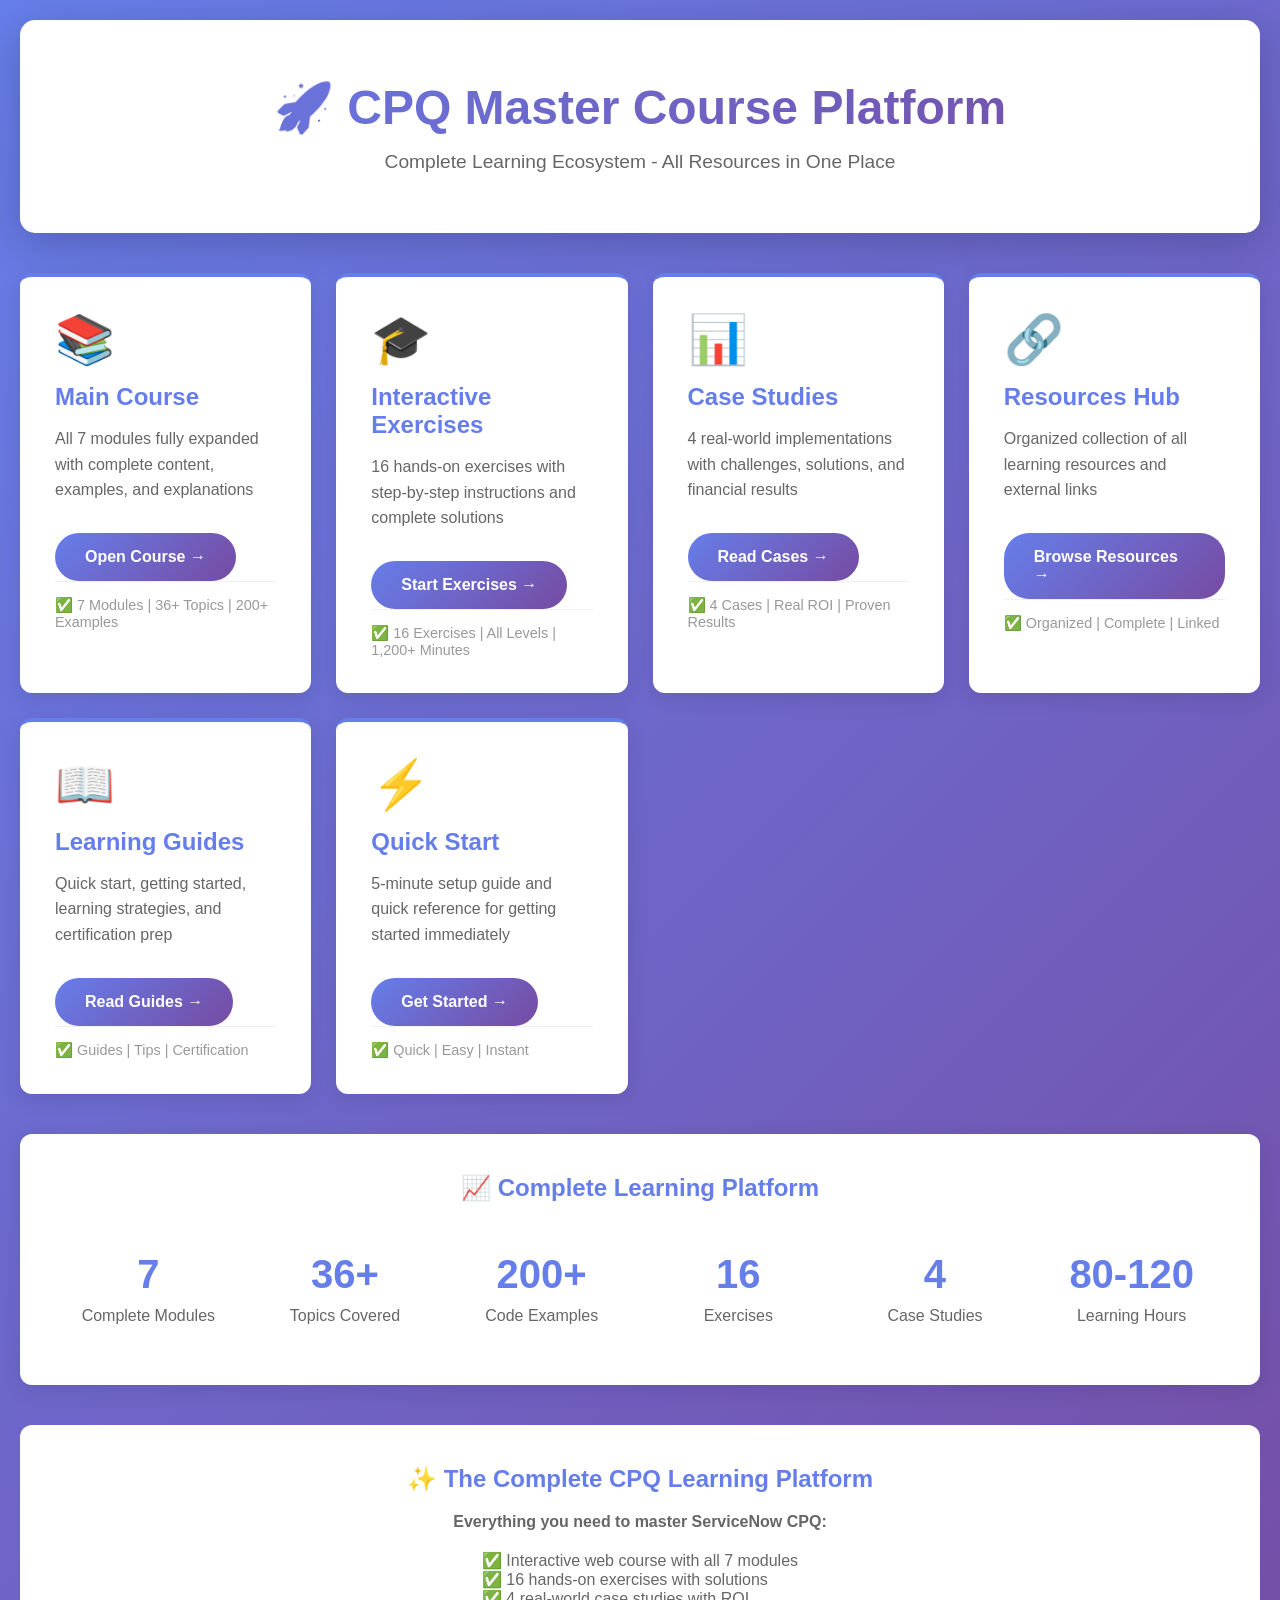
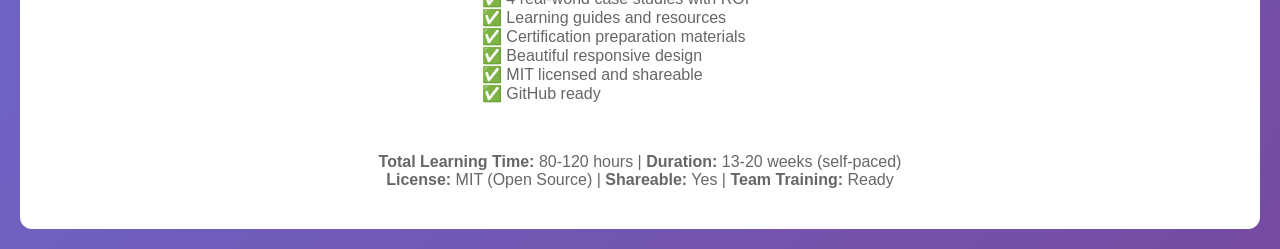
==== index.html @ 787be7ae "Rename INDEX.html to index.html for GitHub Pages" ====
<!DOCTYPE html>
<html lang="en">
<head>
    <meta charset="UTF-8">
    <meta name="viewport" content="width=device-width, initial-scale=1.0">
    <title>CPQ Master Course - Complete Learning Platform</title>
    <style>
        * { margin: 0; padding: 0; box-sizing: border-box; }
        body {
            font-family: 'Segoe UI', Tahoma, Geneva, Verdana, sans-serif;
            background: linear-gradient(135deg, #667eea 0%, #764ba2 100%);
            min-height: 100vh;
            padding: 20px;
            color: #333;
        }
        .container { max-width: 1400px; margin: 0 auto; }
        header {
            background: white;
            padding: 60px 40px;
            border-radius: 15px;
            text-align: center;
            margin-bottom: 40px;
            box-shadow: 0 10px 40px rgba(0,0,0,0.2);
        }
        header h1 {
            font-size: 3em;
            background: linear-gradient(135deg, #667eea 0%, #764ba2 100%);
            -webkit-background-clip: text;
            -webkit-text-fill-color: transparent;
            margin-bottom: 15px;
        }
        header p { font-size: 1.2em; color: #666; }
        .master-grid {
            display: grid;
            grid-template-columns: repeat(auto-fit, minmax(280px, 1fr));
            gap: 25px;
            margin-bottom: 40px;
        }
        .platform-card {
            background: white;
            border-radius: 12px;
            padding: 35px;
            box-shadow: 0 5px 20px rgba(0,0,0,0.1);
            transition: all 0.3s;
            cursor: pointer;
            text-decoration: none;
            color: #333;
            border-top: 4px solid #667eea;
        }
        .platform-card:hover {
            transform: translateY(-10px);
            box-shadow: 0 15px 40px rgba(0,0,0,0.2);
        }
        .platform-card .icon { font-size: 3em; margin-bottom: 15px; }
        .platform-card h2 { color: #667eea; margin-bottom: 15px; }
        .platform-card p { color: #666; margin-bottom: 15px; line-height: 1.6; }
        .platform-card .meta { color: #999; font-size: 0.9em; padding-top: 15px; border-top: 1px solid #f0f0f0; }
        .stats {
            background: white;
            border-radius: 12px;
            padding: 40px;
            margin-bottom: 40px;
            box-shadow: 0 5px 20px rgba(0,0,0,0.1);
        }
        .stats h2 { color: #667eea; text-align: center; margin-bottom: 30px; }
        .stats-grid {
            display: grid;
            grid-template-columns: repeat(auto-fit, minmax(150px, 1fr));
            gap: 20px;
        }
        .stat { text-align: center; padding: 20px; }
        .stat-num { font-size: 2.5em; font-weight: bold; color: #667eea; }
        .stat-label { color: #666; margin-top: 10px; }
        .start-button {
            background: linear-gradient(135deg, #667eea 0%, #764ba2 100%);
            color: white;
            padding: 15px 30px;
            border-radius: 25px;
            text-decoration: none;
            font-weight: 600;
            display: inline-block;
            transition: all 0.3s;
            margin-top: 15px;
        }
        .start-button:hover {
            transform: translateY(-3px);
            box-shadow: 0 10px 25px rgba(102, 126, 234, 0.4);
        }
        footer {
            background: white;
            padding: 40px;
            border-radius: 12px;
            text-align: center;
            color: #666;
        }
        @media (max-width: 768px) {
            header h1 { font-size: 2em; }
            .master-grid { grid-template-columns: 1fr; }
        }
    </style>
</head>
<body>
    <div class="container">
        <header>
            <h1>🚀 CPQ Master Course Platform</h1>
            <p>Complete Learning Ecosystem - All Resources in One Place</p>
        </header>

        <div class="master-grid">
            <a href="cpq-master-course.html" class="platform-card">
                <div class="icon">📚</div>
                <h2>Main Course</h2>
                <p>All 7 modules fully expanded with complete content, examples, and explanations</p>
                <span class="start-button">Open Course →</span>
                <div class="meta">✅ 7 Modules | 36+ Topics | 200+ Examples</div>
            </a>

            <a href="exercises-interactive.html" class="platform-card">
                <div class="icon">🎓</div>
                <h2>Interactive Exercises</h2>
                <p>16 hands-on exercises with step-by-step instructions and complete solutions</p>
                <span class="start-button">Start Exercises →</span>
                <div class="meta">✅ 16 Exercises | All Levels | 1,200+ Minutes</div>
            </a>

            <a href="case-studies-interactive.html" class="platform-card">
                <div class="icon">📊</div>
                <h2>Case Studies</h2>
                <p>4 real-world implementations with challenges, solutions, and financial results</p>
                <span class="start-button">Read Cases →</span>
                <div class="meta">✅ 4 Cases | Real ROI | Proven Results</div>
            </a>

            <a href="resources-hub.html" class="platform-card">
                <div class="icon">🔗</div>
                <h2>Resources Hub</h2>
                <p>Organized collection of all learning resources and external links</p>
                <span class="start-button">Browse Resources →</span>
                <div class="meta">✅ Organized | Complete | Linked</div>
            </a>

            <a href="learning-guides.html" class="platform-card">
                <div class="icon">📖</div>
                <h2>Learning Guides</h2>
                <p>Quick start, getting started, learning strategies, and certification prep</p>
                <span class="start-button">Read Guides →</span>
                <div class="meta">✅ Guides | Tips | Certification</div>
            </a>

            <a href="START_HERE.md" class="platform-card">
                <div class="icon">⚡</div>
                <h2>Quick Start</h2>
                <p>5-minute setup guide and quick reference for getting started immediately</p>
                <span class="start-button">Get Started →</span>
                <div class="meta">✅ Quick | Easy | Instant</div>
            </a>
        </div>

        <div class="stats">
            <h2>📈 Complete Learning Platform</h2>
            <div class="stats-grid">
                <div class="stat">
                    <div class="stat-num">7</div>
                    <div class="stat-label">Complete Modules</div>
                </div>
                <div class="stat">
                    <div class="stat-num">36+</div>
                    <div class="stat-label">Topics Covered</div>
                </div>
                <div class="stat">
                    <div class="stat-num">200+</div>
                    <div class="stat-label">Code Examples</div>
                </div>
                <div class="stat">
                    <div class="stat-num">16</div>
                    <div class="stat-label">Exercises</div>
                </div>
                <div class="stat">
                    <div class="stat-num">4</div>
                    <div class="stat-label">Case Studies</div>
                </div>
                <div class="stat">
                    <div class="stat-num">80-120</div>
                    <div class="stat-label">Learning Hours</div>
                </div>
            </div>
        </div>

        <footer>
            <h2 style="color: #667eea; margin-bottom: 20px;">✨ The Complete CPQ Learning Platform</h2>
            <p><strong>Everything you need to master ServiceNow CPQ:</strong></p>
            <ul style="list-style: none; margin: 20px 0; text-align: left; display: inline-block;">
                <li>✅ Interactive web course with all 7 modules</li>
                <li>✅ 16 hands-on exercises with solutions</li>
                <li>✅ 4 real-world case studies with ROI</li>
                <li>✅ Learning guides and resources</li>
                <li>✅ Certification preparation materials</li>
                <li>✅ Beautiful responsive design</li>
                <li>✅ MIT licensed and shareable</li>
                <li>✅ GitHub ready</li>
            </ul>
            <p style="margin-top: 30px;">
                <strong>Total Learning Time:</strong> 80-120 hours | <strong>Duration:</strong> 13-20 weeks (self-paced)<br>
                <strong>License:</strong> MIT (Open Source) | <strong>Shareable:</strong> Yes | <strong>Team Training:</strong> Ready
            </p>
        </footer>
    </div>
</body>
</html>
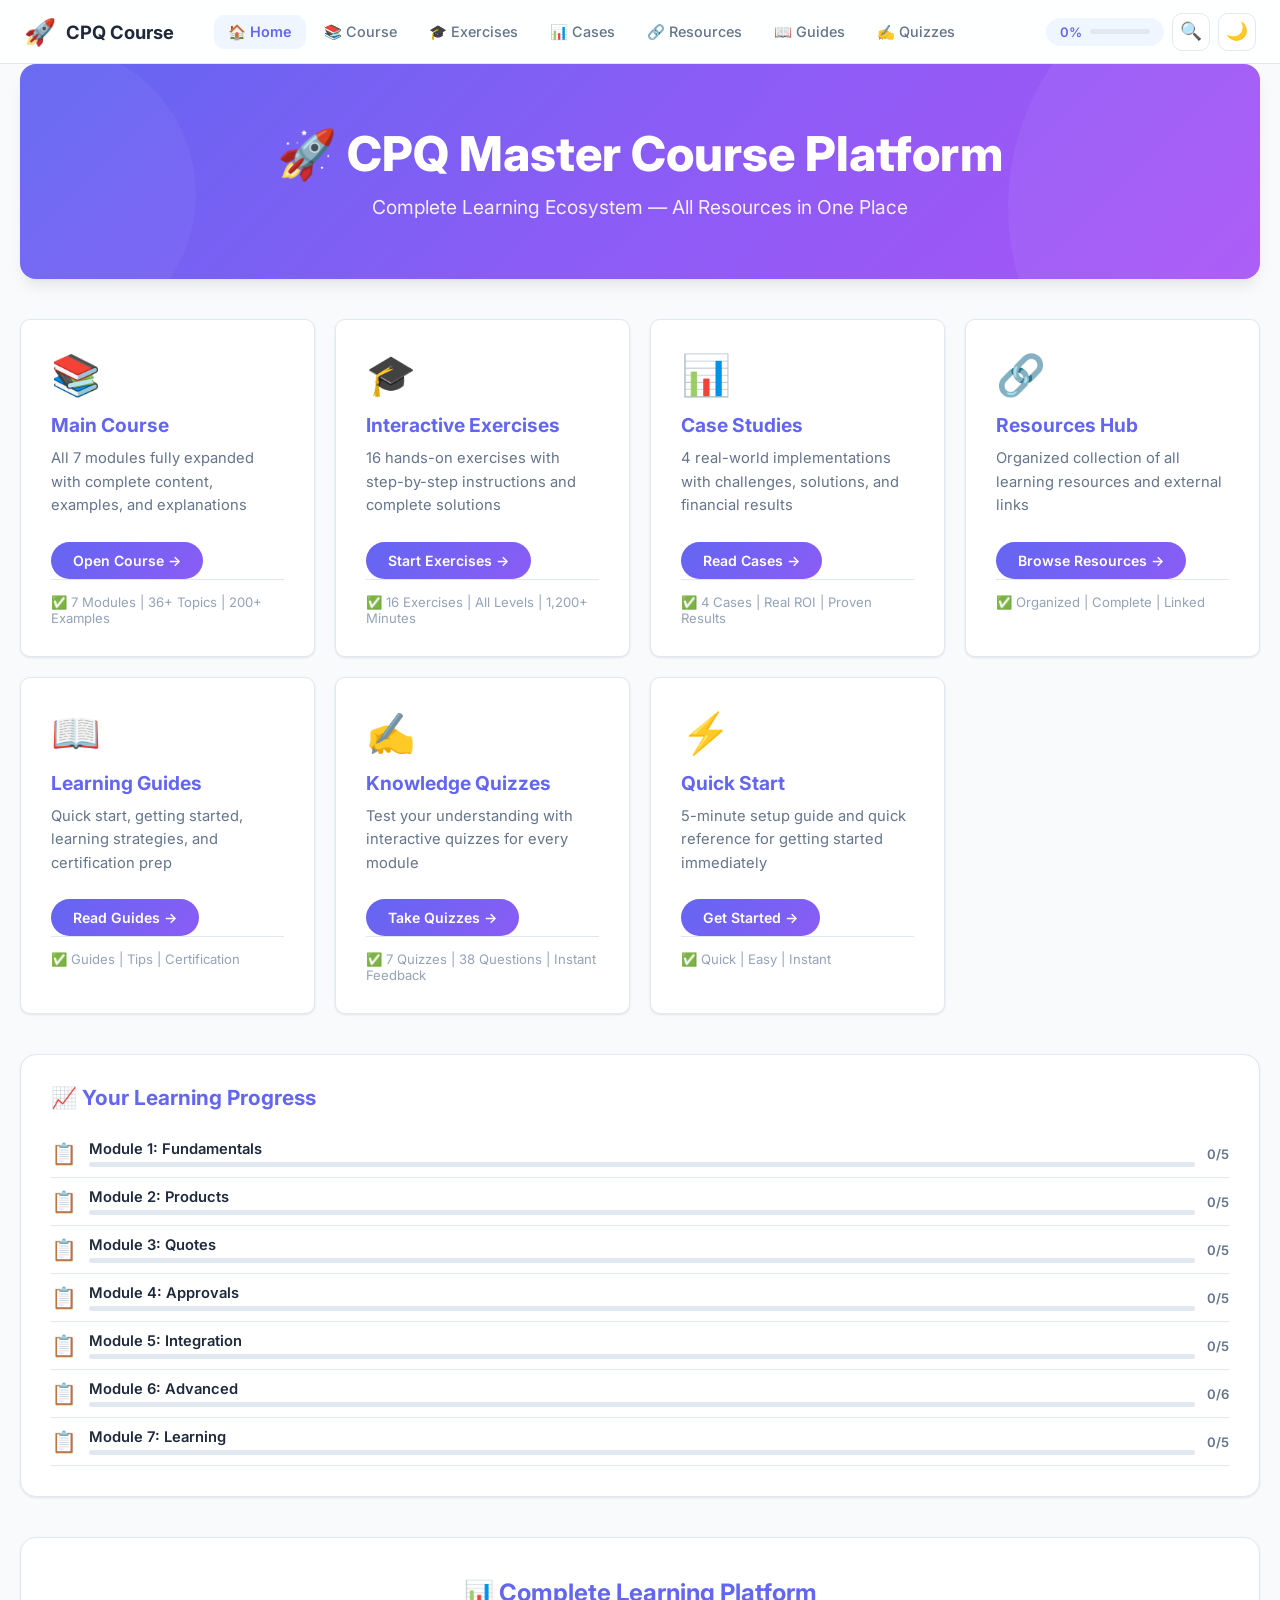
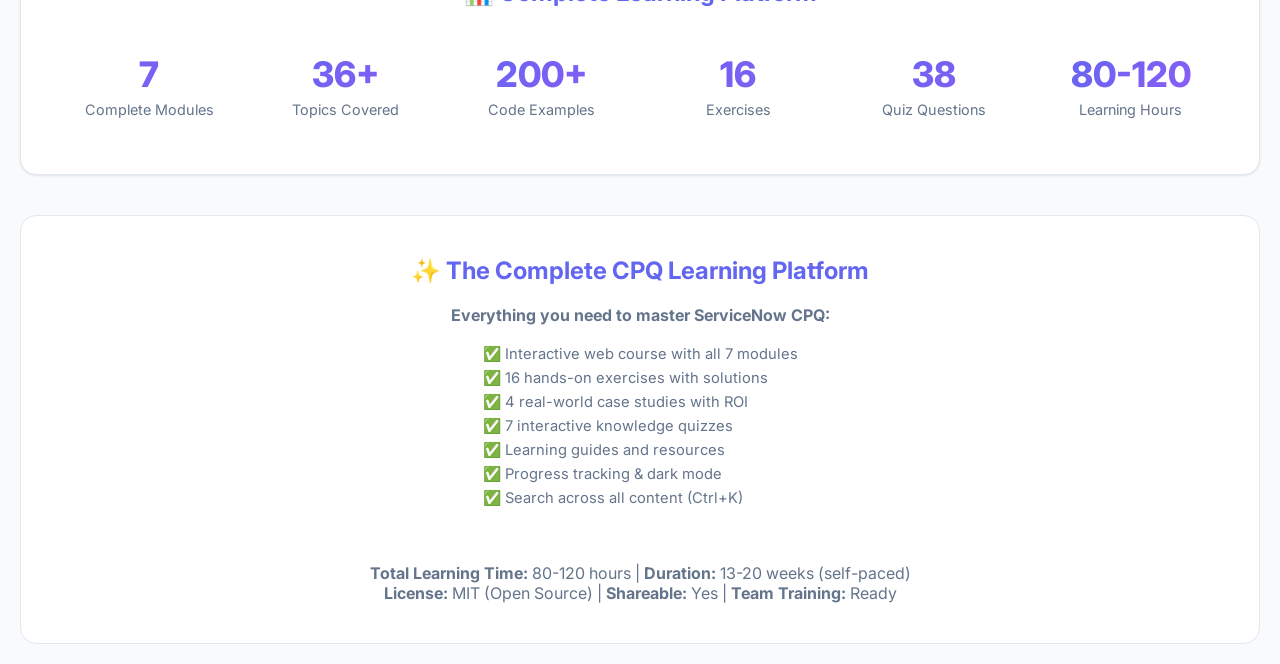
==== commit d7b861b0: "Major enhancement: nav bar, dark mode, search, progress tracking, quizzes, UI polish - Added shared." ====
--- a/index.html
+++ b/index.html
@@ -4,98 +4,190 @@
     <meta charset="UTF-8">
     <meta name="viewport" content="width=device-width, initial-scale=1.0">
     <title>CPQ Master Course - Complete Learning Platform</title>
+    <meta name="description" content="Complete CPQ learning platform with 7 modules, 16 exercises, 4 case studies, quizzes, and resources">
+    <link rel="stylesheet" href="shared.css">
+    <script src="theme.js"></script>
     <style>
         * { margin: 0; padding: 0; box-sizing: border-box; }
         body {
-            font-family: 'Segoe UI', Tahoma, Geneva, Verdana, sans-serif;
-            background: linear-gradient(135deg, #667eea 0%, #764ba2 100%);
+            font-family: 'Inter', 'Segoe UI', Tahoma, Geneva, Verdana, sans-serif;
+            background: var(--bg-body);
             min-height: 100vh;
             padding: 20px;
-            color: #333;
+            color: var(--text-primary);
         }
         .container { max-width: 1400px; margin: 0 auto; }
         header {
-            background: white;
+            background: var(--bg-hero);
             padding: 60px 40px;
-            border-radius: 15px;
+            border-radius: var(--radius-lg);
             text-align: center;
             margin-bottom: 40px;
-            box-shadow: 0 10px 40px rgba(0,0,0,0.2);
+            box-shadow: var(--shadow-lg);
+            color: white;
+            position: relative;
+            overflow: hidden;
+        }
+        header::before {
+            content: '';
+            position: absolute;
+            top: -50%;
+            right: -20%;
+            width: 500px;
+            height: 500px;
+            background: rgba(255,255,255,0.05);
+            border-radius: 50%;
+        }
+        header::after {
+            content: '';
+            position: absolute;
+            bottom: -30%;
+            left: -10%;
+            width: 300px;
+            height: 300px;
+            background: rgba(255,255,255,0.04);
+            border-radius: 50%;
         }
         header h1 {
             font-size: 3em;
-            background: linear-gradient(135deg, #667eea 0%, #764ba2 100%);
-            -webkit-background-clip: text;
-            -webkit-text-fill-color: transparent;
-            margin-bottom: 15px;
-        }
-        header p { font-size: 1.2em; color: #666; }
+            font-weight: 800;
+            margin-bottom: 12px;
+            position: relative;
+        }
+        header p {
+            font-size: 1.2em;
+            opacity: 0.9;
+            position: relative;
+        }
         .master-grid {
             display: grid;
             grid-template-columns: repeat(auto-fit, minmax(280px, 1fr));
-            gap: 25px;
+            gap: 20px;
             margin-bottom: 40px;
         }
         .platform-card {
-            background: white;
-            border-radius: 12px;
-            padding: 35px;
-            box-shadow: 0 5px 20px rgba(0,0,0,0.1);
-            transition: all 0.3s;
+            background: var(--bg-card);
+            border-radius: var(--radius-md);
+            padding: 30px;
+            box-shadow: var(--shadow-card);
+            transition: all var(--transition-base);
             cursor: pointer;
             text-decoration: none;
-            color: #333;
-            border-top: 4px solid #667eea;
+            color: var(--text-primary);
+            border: 1px solid var(--border-light);
+            position: relative;
+            overflow: hidden;
+        }
+        .platform-card::before {
+            content: '';
+            position: absolute;
+            top: 0; left: 0; right: 0;
+            height: 3px;
+            background: linear-gradient(90deg, var(--brand-primary), var(--brand-secondary));
+            opacity: 0;
+            transition: opacity var(--transition-base);
         }
         .platform-card:hover {
-            transform: translateY(-10px);
-            box-shadow: 0 15px 40px rgba(0,0,0,0.2);
-        }
-        .platform-card .icon { font-size: 3em; margin-bottom: 15px; }
-        .platform-card h2 { color: #667eea; margin-bottom: 15px; }
-        .platform-card p { color: #666; margin-bottom: 15px; line-height: 1.6; }
-        .platform-card .meta { color: #999; font-size: 0.9em; padding-top: 15px; border-top: 1px solid #f0f0f0; }
-        .stats {
-            background: white;
-            border-radius: 12px;
-            padding: 40px;
-            margin-bottom: 40px;
-            box-shadow: 0 5px 20px rgba(0,0,0,0.1);
-        }
-        .stats h2 { color: #667eea; text-align: center; margin-bottom: 30px; }
-        .stats-grid {
-            display: grid;
-            grid-template-columns: repeat(auto-fit, minmax(150px, 1fr));
-            gap: 20px;
-        }
-        .stat { text-align: center; padding: 20px; }
-        .stat-num { font-size: 2.5em; font-weight: bold; color: #667eea; }
-        .stat-label { color: #666; margin-top: 10px; }
+            transform: translateY(-6px);
+            box-shadow: var(--shadow-xl);
+            border-color: var(--brand-primary-light);
+        }
+        .platform-card:hover::before { opacity: 1; }
+        .platform-card .icon { font-size: 2.5em; margin-bottom: 14px; }
+        .platform-card h2 {
+            color: var(--brand-primary);
+            margin-bottom: 10px;
+            font-size: 1.2em;
+            font-weight: 700;
+        }
+        .platform-card p { color: var(--text-secondary); margin-bottom: 14px; line-height: 1.6; font-size: 0.92em; }
+        .platform-card .meta {
+            color: var(--text-muted);
+            font-size: 0.82em;
+            padding-top: 14px;
+            border-top: 1px solid var(--border-light);
+        }
         .start-button {
-            background: linear-gradient(135deg, #667eea 0%, #764ba2 100%);
+            background: linear-gradient(135deg, var(--brand-primary), var(--brand-secondary));
             color: white;
-            padding: 15px 30px;
-            border-radius: 25px;
+            padding: 10px 22px;
+            border-radius: var(--radius-full);
             text-decoration: none;
             font-weight: 600;
             display: inline-block;
-            transition: all 0.3s;
-            margin-top: 15px;
+            transition: all var(--transition-base);
+            margin-top: 10px;
+            font-size: 0.88em;
         }
         .start-button:hover {
-            transform: translateY(-3px);
-            box-shadow: 0 10px 25px rgba(102, 126, 234, 0.4);
-        }
+            transform: translateY(-2px);
+            box-shadow: 0 6px 20px rgba(99, 102, 241, 0.35);
+        }
+
+        /* Stats */
+        .stats {
+            background: var(--bg-card);
+            border-radius: var(--radius-lg);
+            padding: 40px;
+            margin-bottom: 40px;
+            box-shadow: var(--shadow-card);
+            border: 1px solid var(--border-light);
+        }
+        .stats h2 { color: var(--brand-primary); text-align: center; margin-bottom: 30px; font-weight: 700; }
+        .stats-grid {
+            display: grid;
+            grid-template-columns: repeat(auto-fit, minmax(130px, 1fr));
+            gap: 20px;
+        }
+        .stat { text-align: center; padding: 16px; }
+        .stat-num {
+            font-size: 2.2em;
+            font-weight: 800;
+            background: linear-gradient(135deg, var(--brand-primary), var(--brand-secondary));
+            -webkit-background-clip: text;
+            -webkit-text-fill-color: transparent;
+            background-clip: text;
+        }
+        .stat-label { color: var(--text-secondary); margin-top: 6px; font-size: 0.9em; }
+
+        /* Progress Section */
+        .progress-section {
+            background: var(--bg-card);
+            border-radius: var(--radius-lg);
+            padding: 30px;
+            margin-bottom: 40px;
+            box-shadow: var(--shadow-card);
+            border: 1px solid var(--border-light);
+        }
+        .progress-section h2 {
+            color: var(--brand-primary);
+            margin-bottom: 20px;
+            font-weight: 700;
+            font-size: 1.3em;
+        }
+
+        /* Footer */
         footer {
-            background: white;
+            background: var(--bg-card);
             padding: 40px;
-            border-radius: 12px;
+            border-radius: var(--radius-lg);
             text-align: center;
-            color: #666;
-        }
+            color: var(--text-secondary);
+            border: 1px solid var(--border-light);
+        }
+        footer h2 { color: var(--brand-primary); margin-bottom: 20px; }
+        footer ul {
+            list-style: none;
+            margin: 20px 0;
+            text-align: left;
+            display: inline-block;
+        }
+        footer li { margin-bottom: 6px; font-size: 0.92em; }
+
         @media (max-width: 768px) {
             header h1 { font-size: 2em; }
             .master-grid { grid-template-columns: 1fr; }
+            .stats-grid { grid-template-columns: repeat(3, 1fr); }
         }
     </style>
 </head>
@@ -103,7 +195,7 @@
     <div class="container">
         <header>
             <h1>🚀 CPQ Master Course Platform</h1>
-            <p>Complete Learning Ecosystem - All Resources in One Place</p>
+            <p>Complete Learning Ecosystem — All Resources in One Place</p>
         </header>
 
         <div class="master-grid">
@@ -147,7 +239,15 @@
                 <div class="meta">✅ Guides | Tips | Certification</div>
             </a>
 
-            <a href="START_HERE.md" class="platform-card">
+            <a href="quiz.html" class="platform-card">
+                <div class="icon">✍️</div>
+                <h2>Knowledge Quizzes</h2>
+                <p>Test your understanding with interactive quizzes for every module</p>
+                <span class="start-button">Take Quizzes →</span>
+                <div class="meta">✅ 7 Quizzes | 38 Questions | Instant Feedback</div>
+            </a>
+
+            <a href="learning-guides.html" class="platform-card">
                 <div class="icon">⚡</div>
                 <h2>Quick Start</h2>
                 <p>5-minute setup guide and quick reference for getting started immediately</p>
@@ -156,8 +256,13 @@
             </a>
         </div>
 
+        <div class="progress-section">
+            <h2>📈 Your Learning Progress</h2>
+            <div id="cpq-home-progress"><p style="color:var(--text-muted)">Start the course to track your progress across all 7 modules.</p></div>
+        </div>
+
         <div class="stats">
-            <h2>📈 Complete Learning Platform</h2>
+            <h2>📊 Complete Learning Platform</h2>
             <div class="stats-grid">
                 <div class="stat">
                     <div class="stat-num">7</div>
@@ -176,8 +281,8 @@
                     <div class="stat-label">Exercises</div>
                 </div>
                 <div class="stat">
-                    <div class="stat-num">4</div>
-                    <div class="stat-label">Case Studies</div>
+                    <div class="stat-num">38</div>
+                    <div class="stat-label">Quiz Questions</div>
                 </div>
                 <div class="stat">
                     <div class="stat-num">80-120</div>
@@ -187,17 +292,16 @@
         </div>
 
         <footer>
-            <h2 style="color: #667eea; margin-bottom: 20px;">✨ The Complete CPQ Learning Platform</h2>
+            <h2>✨ The Complete CPQ Learning Platform</h2>
             <p><strong>Everything you need to master ServiceNow CPQ:</strong></p>
-            <ul style="list-style: none; margin: 20px 0; text-align: left; display: inline-block;">
+            <ul>
                 <li>✅ Interactive web course with all 7 modules</li>
                 <li>✅ 16 hands-on exercises with solutions</li>
                 <li>✅ 4 real-world case studies with ROI</li>
+                <li>✅ 7 interactive knowledge quizzes</li>
                 <li>✅ Learning guides and resources</li>
-                <li>✅ Certification preparation materials</li>
-                <li>✅ Beautiful responsive design</li>
-                <li>✅ MIT licensed and shareable</li>
-                <li>✅ GitHub ready</li>
+                <li>✅ Progress tracking & dark mode</li>
+                <li>✅ Search across all content (Ctrl+K)</li>
             </ul>
             <p style="margin-top: 30px;">
                 <strong>Total Learning Time:</strong> 80-120 hours | <strong>Duration:</strong> 13-20 weeks (self-paced)<br>
@@ -205,5 +309,9 @@
             </p>
         </footer>
     </div>
+
+    <script src="progress.js"></script>
+    <script src="search.js"></script>
+    <script src="nav.js"></script>
 </body>
 </html>
--- a/shared.css
+++ b/shared.css
@@ -0,0 +1,499 @@
+/* ============================================
+   CPQ COURSE — SHARED DESIGN SYSTEM
+   ============================================ */
+
+@import url('https://fonts.googleapis.com/css2?family=Inter:wght@300;400;500;600;700;800&family=JetBrains+Mono:wght@400;500;600&display=swap');
+
+/* ---- CSS Custom Properties ---- */
+:root {
+    /* Brand Colors */
+    --brand-primary: #6366f1;
+    --brand-primary-light: #818cf8;
+    --brand-primary-dark: #4f46e5;
+    --brand-secondary: #8b5cf6;
+    --brand-accent: #f472b6;
+    --brand-accent-light: #f9a8d4;
+
+    /* Semantic Colors */
+    --color-success: #22c55e;
+    --color-success-bg: #f0fdf4;
+    --color-warning: #f59e0b;
+    --color-warning-bg: #fffbeb;
+    --color-danger: #ef4444;
+    --color-danger-bg: #fef2f2;
+    --color-info: #3b82f6;
+    --color-info-bg: #eff6ff;
+
+    /* Surfaces — Light Mode */
+    --bg-body: #f8fafc;
+    --bg-card: #ffffff;
+    --bg-card-hover: #ffffff;
+    --bg-elevated: #ffffff;
+    --bg-nav: rgba(255, 255, 255, 0.85);
+    --bg-code: #1e1e2e;
+    --bg-overlay: rgba(0, 0, 0, 0.5);
+    --bg-search: rgba(255, 255, 255, 0.98);
+    --bg-hero: linear-gradient(135deg, #6366f1 0%, #8b5cf6 50%, #a855f7 100%);
+
+    /* Text — Light Mode */
+    --text-primary: #1e293b;
+    --text-secondary: #64748b;
+    --text-muted: #94a3b8;
+    --text-inverse: #ffffff;
+    --text-code: #e2e8f0;
+    --text-link: var(--brand-primary);
+
+    /* Borders */
+    --border-light: #e2e8f0;
+    --border-medium: #cbd5e1;
+    --border-card: rgba(0, 0, 0, 0.06);
+
+    /* Shadows */
+    --shadow-sm: 0 1px 2px rgba(0, 0, 0, 0.05);
+    --shadow-md: 0 4px 6px -1px rgba(0, 0, 0, 0.07), 0 2px 4px -2px rgba(0, 0, 0, 0.05);
+    --shadow-lg: 0 10px 15px -3px rgba(0, 0, 0, 0.08), 0 4px 6px -4px rgba(0, 0, 0, 0.05);
+    --shadow-xl: 0 20px 25px -5px rgba(0, 0, 0, 0.1), 0 8px 10px -6px rgba(0, 0, 0, 0.06);
+    --shadow-glow: 0 0 20px rgba(99, 102, 241, 0.15);
+    --shadow-card: 0 1px 3px rgba(0, 0, 0, 0.06), 0 1px 2px rgba(0, 0, 0, 0.04);
+
+    /* Spacing */
+    --nav-height: 64px;
+
+    /* Radius */
+    --radius-sm: 6px;
+    --radius-md: 10px;
+    --radius-lg: 16px;
+    --radius-xl: 24px;
+    --radius-full: 9999px;
+
+    /* Transitions */
+    --transition-fast: 150ms cubic-bezier(0.4, 0, 0.2, 1);
+    --transition-base: 250ms cubic-bezier(0.4, 0, 0.2, 1);
+    --transition-slow: 350ms cubic-bezier(0.4, 0, 0.2, 1);
+
+    /* Glass */
+    --glass-bg: rgba(255, 255, 255, 0.7);
+    --glass-border: rgba(255, 255, 255, 0.3);
+    --glass-blur: blur(12px);
+}
+
+/* ---- Dark Mode ---- */
+[data-theme="dark"] {
+    --bg-body: #0f172a;
+    --bg-card: #1e293b;
+    --bg-card-hover: #334155;
+    --bg-elevated: #1e293b;
+    --bg-nav: rgba(15, 23, 42, 0.9);
+    --bg-code: #0f172a;
+    --bg-overlay: rgba(0, 0, 0, 0.7);
+    --bg-search: rgba(30, 41, 59, 0.98);
+
+    --text-primary: #f1f5f9;
+    --text-secondary: #94a3b8;
+    --text-muted: #64748b;
+    --text-code: #e2e8f0;
+    --text-link: var(--brand-primary-light);
+
+    --border-light: #334155;
+    --border-medium: #475569;
+    --border-card: rgba(255, 255, 255, 0.06);
+
+    --shadow-sm: 0 1px 2px rgba(0, 0, 0, 0.3);
+    --shadow-md: 0 4px 6px rgba(0, 0, 0, 0.4);
+    --shadow-lg: 0 10px 15px rgba(0, 0, 0, 0.4);
+    --shadow-xl: 0 20px 25px rgba(0, 0, 0, 0.5);
+    --shadow-glow: 0 0 20px rgba(99, 102, 241, 0.25);
+    --shadow-card: 0 1px 3px rgba(0, 0, 0, 0.3);
+
+    --color-success-bg: #052e16;
+    --color-warning-bg: #451a03;
+    --color-danger-bg: #450a0a;
+    --color-info-bg: #172554;
+
+    --glass-bg: rgba(30, 41, 59, 0.7);
+    --glass-border: rgba(255, 255, 255, 0.08);
+}
+
+/* ---- Global Navigation ---- */
+.cpq-global-nav {
+    position: fixed;
+    top: 0;
+    left: 0;
+    right: 0;
+    height: var(--nav-height);
+    background: var(--bg-nav);
+    backdrop-filter: var(--glass-blur);
+    -webkit-backdrop-filter: var(--glass-blur);
+    border-bottom: 1px solid var(--border-light);
+    z-index: 9999;
+    display: flex;
+    align-items: center;
+    padding: 0 24px;
+    transition: transform var(--transition-base), box-shadow var(--transition-base);
+    font-family: 'Inter', sans-serif;
+}
+
+.cpq-global-nav.scrolled {
+    box-shadow: var(--shadow-md);
+}
+
+.cpq-nav-brand {
+    display: flex;
+    align-items: center;
+    gap: 10px;
+    text-decoration: none;
+    color: var(--text-primary);
+    font-weight: 700;
+    font-size: 1.15em;
+    white-space: nowrap;
+}
+
+.cpq-nav-brand span.brand-icon {
+    font-size: 1.4em;
+}
+
+.cpq-nav-links {
+    display: flex;
+    align-items: center;
+    gap: 4px;
+    margin-left: 40px;
+    list-style: none;
+    padding: 0;
+    margin-top: 0;
+    margin-bottom: 0;
+}
+
+.cpq-nav-links a {
+    display: flex;
+    align-items: center;
+    gap: 6px;
+    padding: 8px 14px;
+    border-radius: var(--radius-md);
+    text-decoration: none;
+    color: var(--text-secondary);
+    font-size: 0.9em;
+    font-weight: 500;
+    transition: all var(--transition-fast);
+    white-space: nowrap;
+}
+
+.cpq-nav-links a:hover {
+    color: var(--brand-primary);
+    background: var(--color-info-bg);
+}
+
+.cpq-nav-links a.active {
+    color: var(--brand-primary);
+    background: var(--color-info-bg);
+    font-weight: 600;
+}
+
+.cpq-nav-actions {
+    display: flex;
+    align-items: center;
+    gap: 8px;
+    margin-left: auto;
+}
+
+.cpq-nav-btn {
+    display: flex;
+    align-items: center;
+    justify-content: center;
+    width: 38px;
+    height: 38px;
+    border-radius: var(--radius-md);
+    border: 1px solid var(--border-light);
+    background: var(--bg-card);
+    color: var(--text-secondary);
+    cursor: pointer;
+    font-size: 1.1em;
+    transition: all var(--transition-fast);
+}
+
+.cpq-nav-btn:hover {
+    border-color: var(--brand-primary);
+    color: var(--brand-primary);
+    box-shadow: var(--shadow-sm);
+}
+
+.cpq-progress-pill {
+    display: flex;
+    align-items: center;
+    gap: 8px;
+    padding: 6px 14px;
+    border-radius: var(--radius-full);
+    background: var(--color-info-bg);
+    color: var(--brand-primary);
+    font-size: 0.82em;
+    font-weight: 600;
+    white-space: nowrap;
+}
+
+.cpq-progress-bar-mini {
+    width: 60px;
+    height: 5px;
+    border-radius: 3px;
+    background: var(--border-light);
+    overflow: hidden;
+}
+
+.cpq-progress-bar-mini-fill {
+    height: 100%;
+    border-radius: 3px;
+    background: linear-gradient(90deg, var(--brand-primary), var(--brand-secondary));
+    transition: width var(--transition-slow);
+}
+
+/* Mobile hamburger */
+.cpq-hamburger {
+    display: none;
+    flex-direction: column;
+    gap: 5px;
+    cursor: pointer;
+    padding: 8px;
+    border: none;
+    background: none;
+}
+
+.cpq-hamburger span {
+    display: block;
+    width: 22px;
+    height: 2px;
+    background: var(--text-primary);
+    border-radius: 2px;
+    transition: all var(--transition-fast);
+}
+
+/* Mobile nav */
+.cpq-mobile-menu {
+    display: none;
+    position: fixed;
+    top: var(--nav-height);
+    left: 0;
+    right: 0;
+    bottom: 0;
+    background: var(--bg-card);
+    z-index: 9998;
+    padding: 20px;
+    overflow-y: auto;
+}
+
+.cpq-mobile-menu.open {
+    display: block;
+    animation: slideDown 0.3s ease-out;
+}
+
+.cpq-mobile-menu a {
+    display: block;
+    padding: 14px 16px;
+    color: var(--text-primary);
+    text-decoration: none;
+    font-weight: 500;
+    border-radius: var(--radius-md);
+    transition: background var(--transition-fast);
+}
+
+.cpq-mobile-menu a:hover,
+.cpq-mobile-menu a.active {
+    background: var(--color-info-bg);
+    color: var(--brand-primary);
+}
+
+@keyframes slideDown {
+    from { opacity: 0; transform: translateY(-10px); }
+    to { opacity: 1; transform: translateY(0); }
+}
+
+/* ---- Search Overlay ---- */
+.cpq-search-overlay {
+    display: none;
+    position: fixed;
+    inset: 0;
+    background: var(--bg-overlay);
+    z-index: 10001;
+    align-items: flex-start;
+    justify-content: center;
+    padding-top: 15vh;
+    animation: fadeIn 0.2s ease;
+}
+
+.cpq-search-overlay.open {
+    display: flex;
+}
+
+.cpq-search-box {
+    width: 90%;
+    max-width: 640px;
+    background: var(--bg-search);
+    border-radius: var(--radius-lg);
+    box-shadow: var(--shadow-xl);
+    overflow: hidden;
+    animation: scaleIn 0.2s ease;
+    border: 1px solid var(--border-light);
+}
+
+.cpq-search-input-wrap {
+    display: flex;
+    align-items: center;
+    padding: 16px 20px;
+    border-bottom: 1px solid var(--border-light);
+    gap: 12px;
+}
+
+.cpq-search-input-wrap .search-icon {
+    font-size: 1.2em;
+    color: var(--text-muted);
+}
+
+.cpq-search-input {
+    flex: 1;
+    border: none;
+    outline: none;
+    font-size: 1.1em;
+    background: transparent;
+    color: var(--text-primary);
+    font-family: 'Inter', sans-serif;
+}
+
+.cpq-search-input::placeholder {
+    color: var(--text-muted);
+}
+
+.cpq-search-kbd {
+    padding: 4px 8px;
+    border-radius: 4px;
+    border: 1px solid var(--border-light);
+    font-size: 0.75em;
+    color: var(--text-muted);
+    font-family: 'Inter', sans-serif;
+}
+
+.cpq-search-results {
+    max-height: 400px;
+    overflow-y: auto;
+    padding: 8px;
+}
+
+.cpq-search-result {
+    display: block;
+    padding: 12px 16px;
+    border-radius: var(--radius-md);
+    text-decoration: none;
+    color: var(--text-primary);
+    transition: background var(--transition-fast);
+}
+
+.cpq-search-result:hover {
+    background: var(--color-info-bg);
+}
+
+.cpq-search-result .result-page {
+    font-size: 0.78em;
+    color: var(--brand-primary);
+    font-weight: 600;
+    text-transform: uppercase;
+    letter-spacing: 0.5px;
+}
+
+.cpq-search-result .result-title {
+    font-weight: 600;
+    margin-top: 2px;
+}
+
+.cpq-search-result .result-preview {
+    font-size: 0.88em;
+    color: var(--text-secondary);
+    margin-top: 4px;
+}
+
+.cpq-search-empty {
+    padding: 40px 20px;
+    text-align: center;
+    color: var(--text-muted);
+}
+
+/* ---- Scroll to Top ---- */
+.cpq-scroll-top {
+    position: fixed;
+    bottom: 28px;
+    right: 28px;
+    width: 44px;
+    height: 44px;
+    border-radius: var(--radius-full);
+    background: var(--brand-primary);
+    color: white;
+    border: none;
+    cursor: pointer;
+    font-size: 1.2em;
+    display: flex;
+    align-items: center;
+    justify-content: center;
+    box-shadow: var(--shadow-lg);
+    opacity: 0;
+    transform: translateY(20px);
+    transition: all var(--transition-base);
+    z-index: 9990;
+}
+
+.cpq-scroll-top.visible {
+    opacity: 1;
+    transform: translateY(0);
+}
+
+.cpq-scroll-top:hover {
+    background: var(--brand-primary-dark);
+    transform: translateY(-3px);
+    box-shadow: var(--shadow-xl);
+}
+
+/* ---- Animations ---- */
+@keyframes fadeIn {
+    from { opacity: 0; }
+    to { opacity: 1; }
+}
+
+@keyframes scaleIn {
+    from { opacity: 0; transform: scale(0.95); }
+    to { opacity: 1; transform: scale(1); }
+}
+
+@keyframes slideUp {
+    from { opacity: 0; transform: translateY(20px); }
+    to { opacity: 1; transform: translateY(0); }
+}
+
+.cpq-animate-in {
+    animation: slideUp 0.5s ease forwards;
+}
+
+/* ---- Responsive ---- */
+@media (max-width: 900px) {
+    .cpq-nav-links {
+        display: none;
+    }
+    .cpq-progress-pill {
+        display: none;
+    }
+    .cpq-hamburger {
+        display: flex;
+    }
+}
+
+@media (max-width: 600px) {
+    .cpq-global-nav {
+        padding: 0 16px;
+    }
+}
+
+/* ---- Print Styles ---- */
+@media print {
+    .cpq-global-nav,
+    .cpq-scroll-top,
+    .cpq-search-overlay,
+    .cpq-mobile-menu {
+        display: none !important;
+    }
+    body {
+        padding-top: 0 !important;
+    }
+}
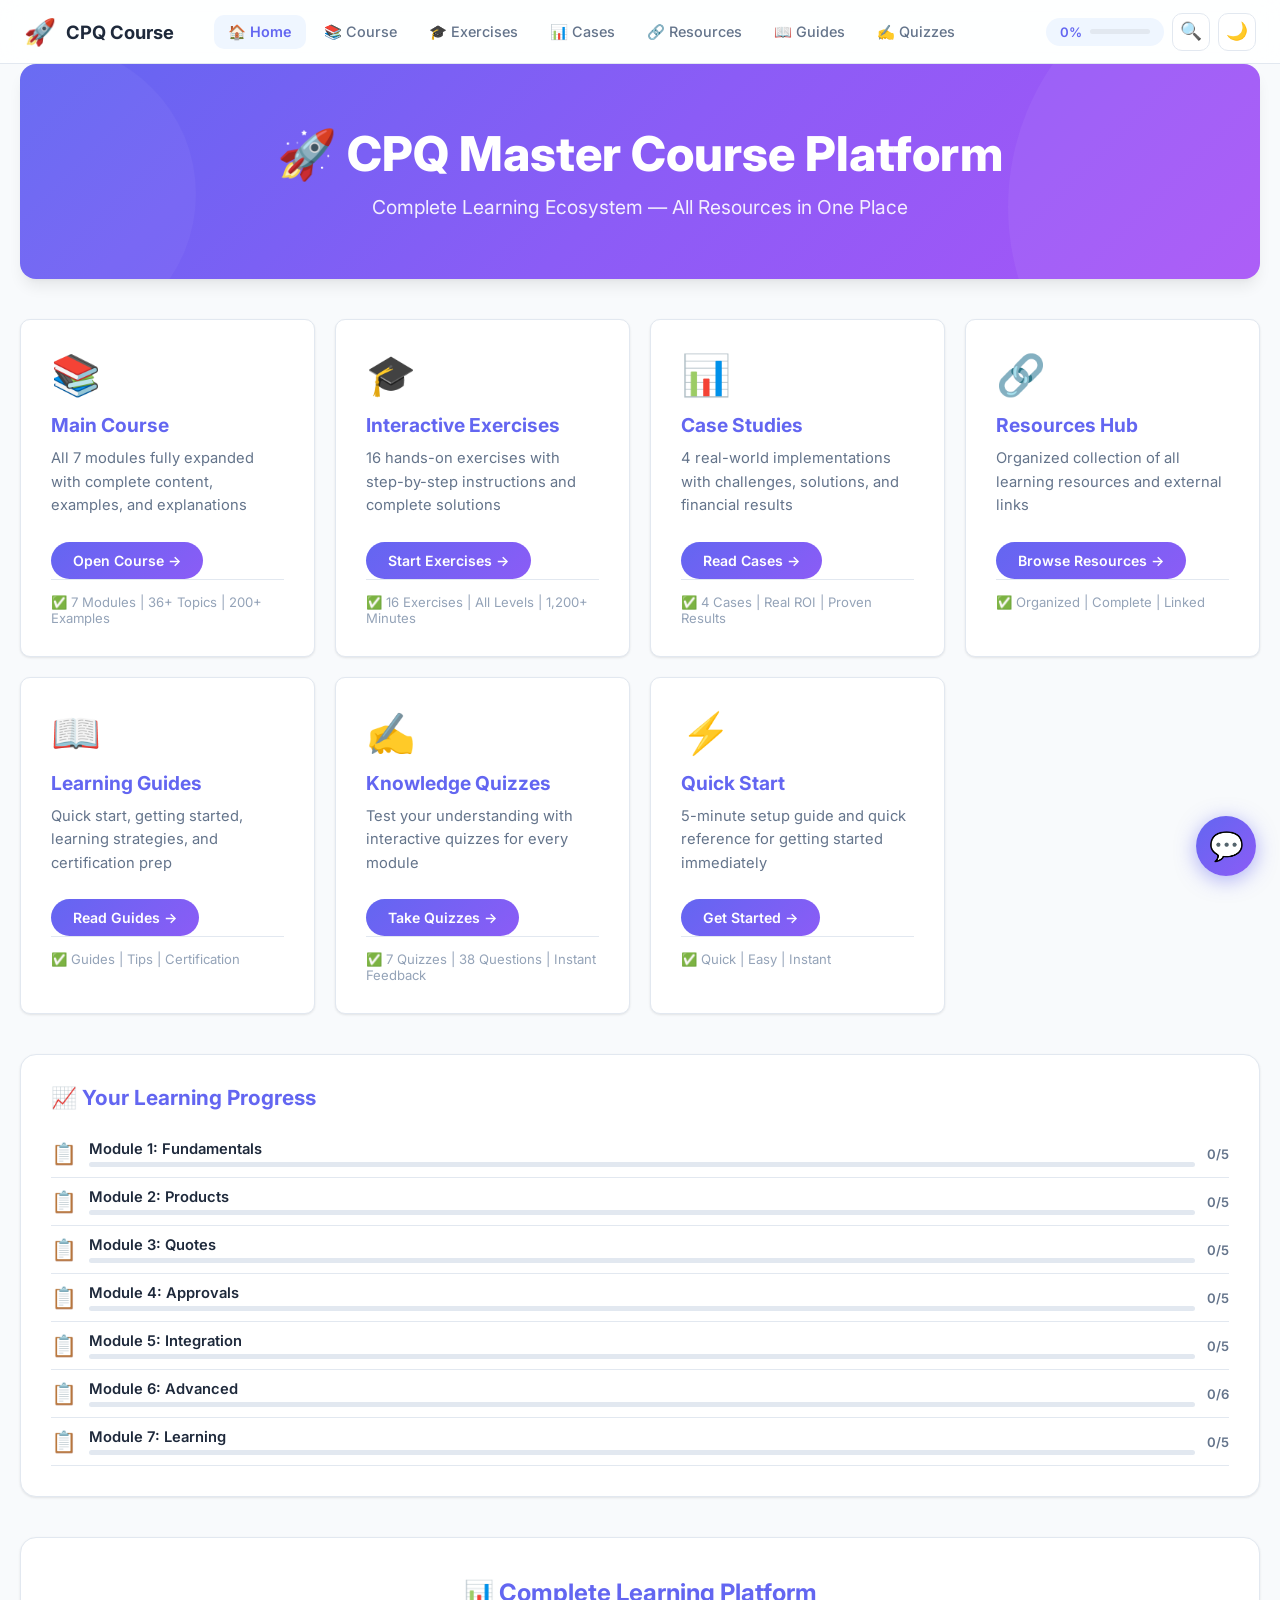
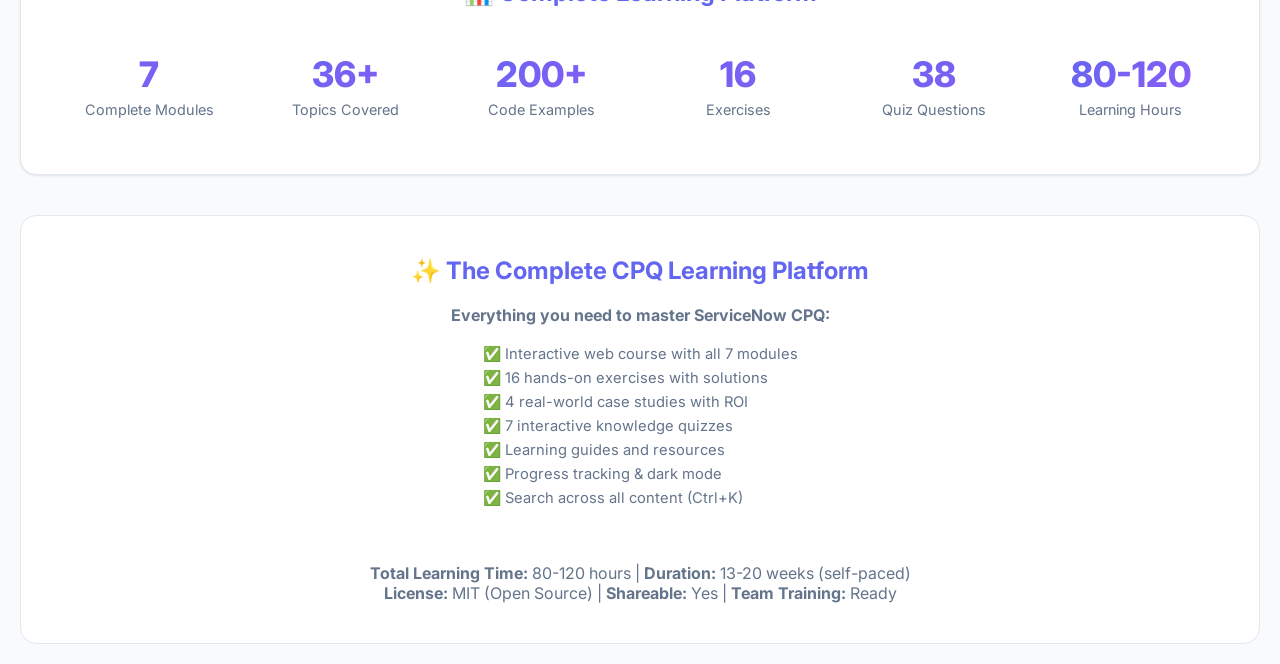
==== commit fe8840bf: "Add fully working CPQ chatbot assistant - 30+ knowledge base entries covering all 7 course modules  " ====
--- a/index.html
+++ b/index.html
@@ -313,5 +313,6 @@
     <script src="progress.js"></script>
     <script src="search.js"></script>
     <script src="nav.js"></script>
+    <script src="chatbot.js"></script>
 </body>
 </html>
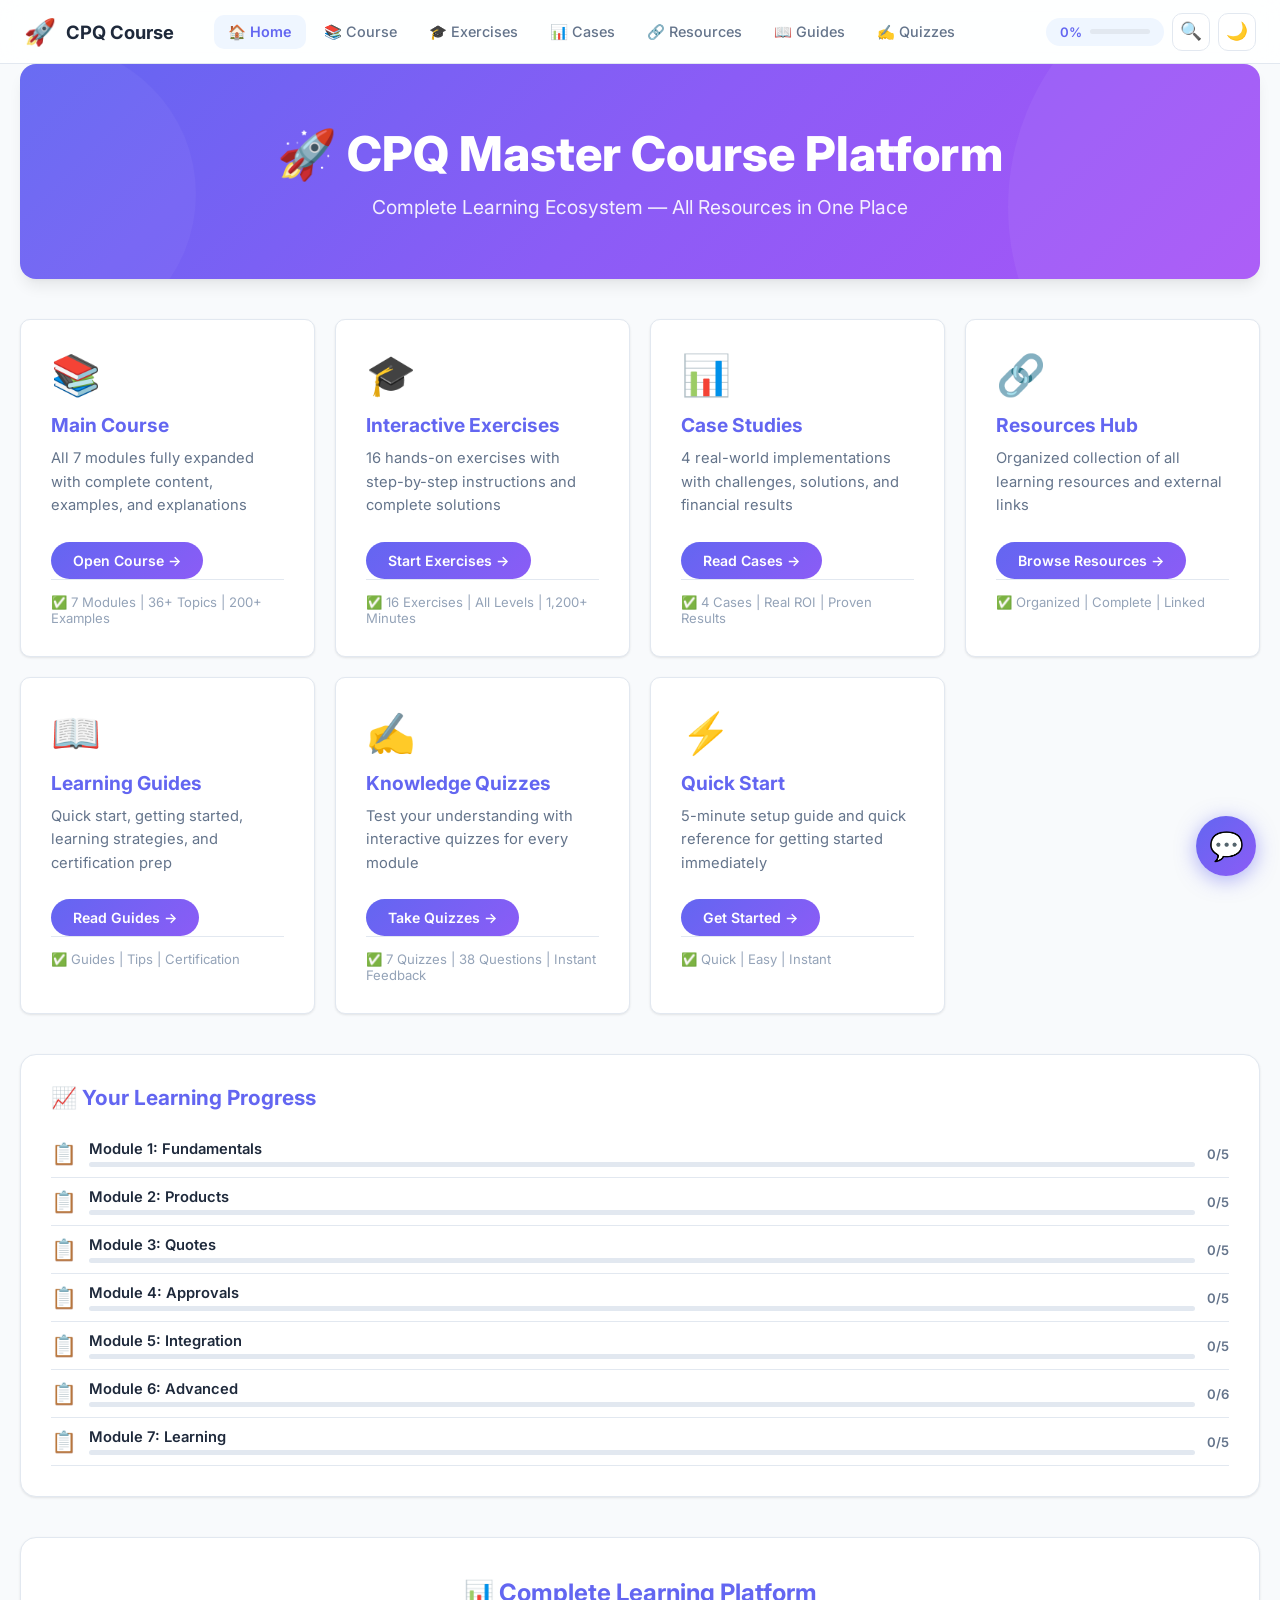
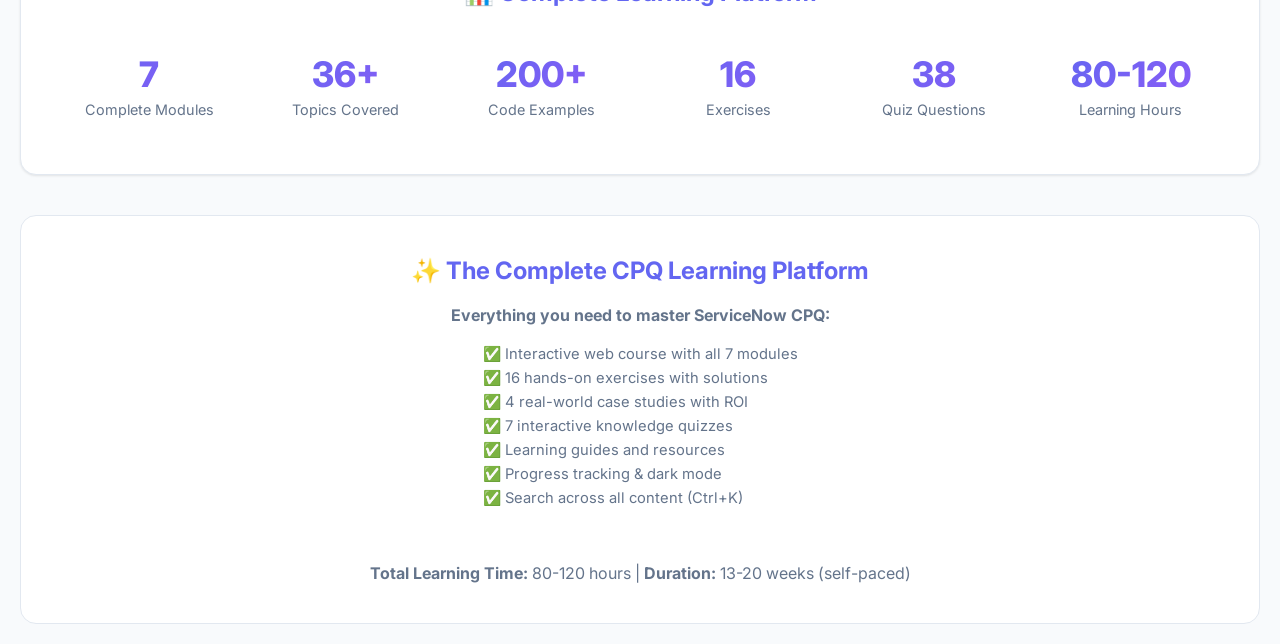
==== commit 66fab4cd: "Remove MIT license text from all pages" ====
--- a/index.html
+++ b/index.html
@@ -304,8 +304,7 @@
                 <li>✅ Search across all content (Ctrl+K)</li>
             </ul>
             <p style="margin-top: 30px;">
-                <strong>Total Learning Time:</strong> 80-120 hours | <strong>Duration:</strong> 13-20 weeks (self-paced)<br>
-                <strong>License:</strong> MIT (Open Source) | <strong>Shareable:</strong> Yes | <strong>Team Training:</strong> Ready
+                <strong>Total Learning Time:</strong> 80-120 hours | <strong>Duration:</strong> 13-20 weeks (self-paced)
             </p>
         </footer>
     </div>
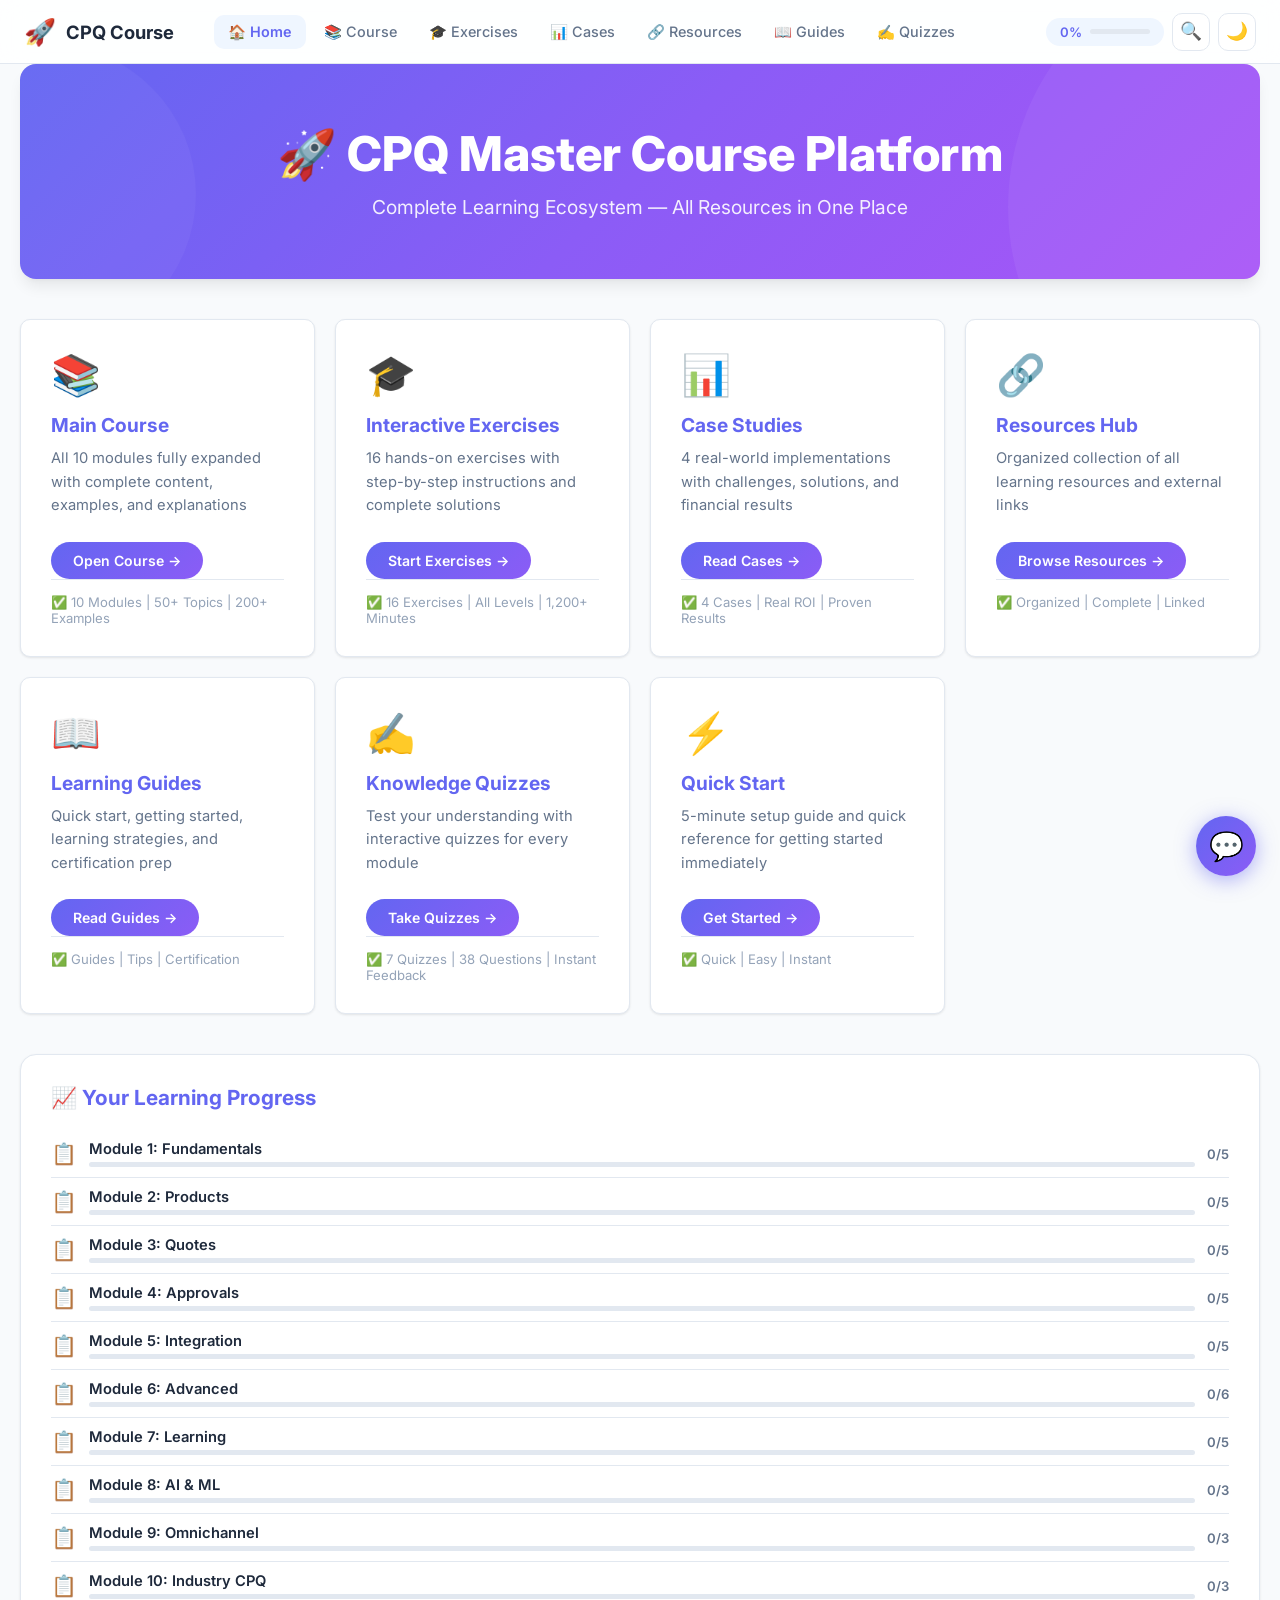
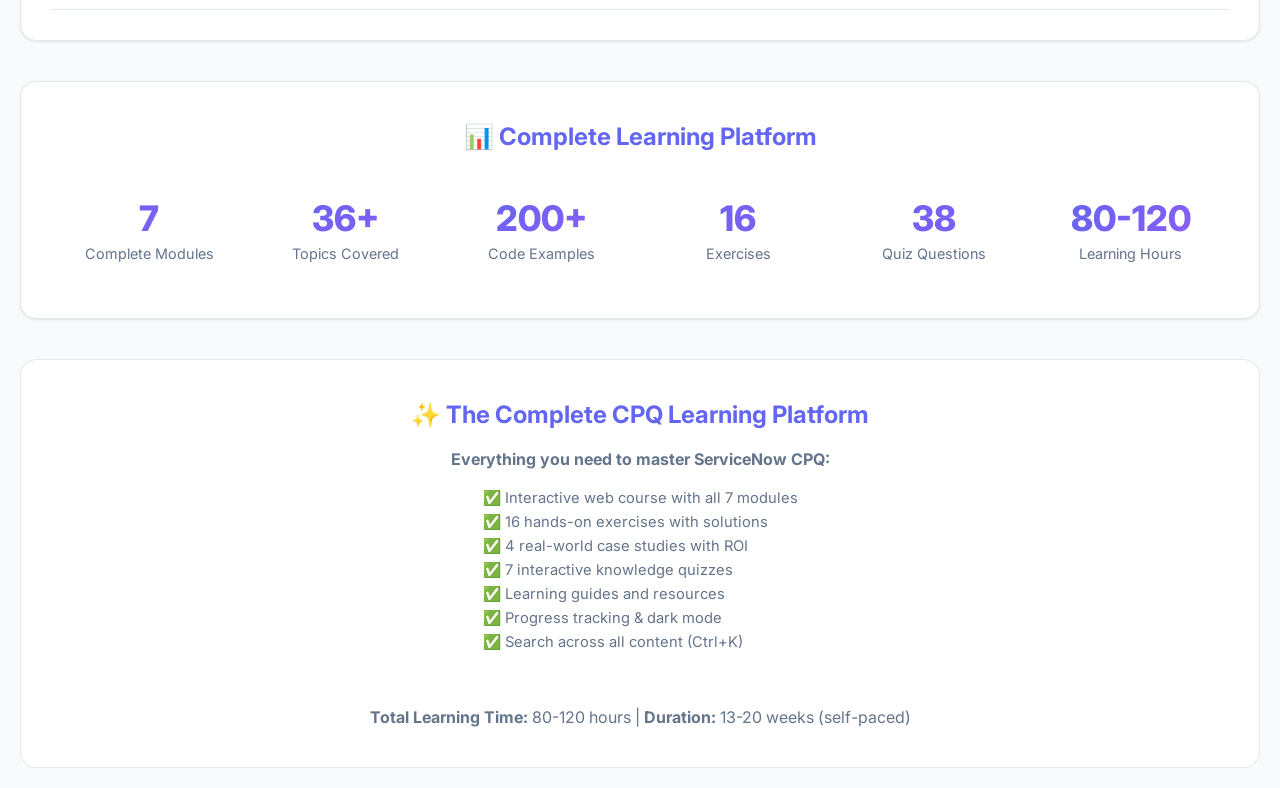
==== commit 2967a04d: "Expand CPQ course from 7 to 10 advanced modules Added Modules 8 (AI), 9 (Omnichannel), 10 (RevOps). " ====
--- a/index.html
+++ b/index.html
@@ -202,9 +202,9 @@
             <a href="cpq-master-course.html" class="platform-card">
                 <div class="icon">📚</div>
                 <h2>Main Course</h2>
-                <p>All 7 modules fully expanded with complete content, examples, and explanations</p>
+                <p>All 10 modules fully expanded with complete content, examples, and explanations</p>
                 <span class="start-button">Open Course →</span>
-                <div class="meta">✅ 7 Modules | 36+ Topics | 200+ Examples</div>
+                <div class="meta">✅ 10 Modules | 50+ Topics | 200+ Examples</div>
             </a>
 
             <a href="exercises-interactive.html" class="platform-card">
